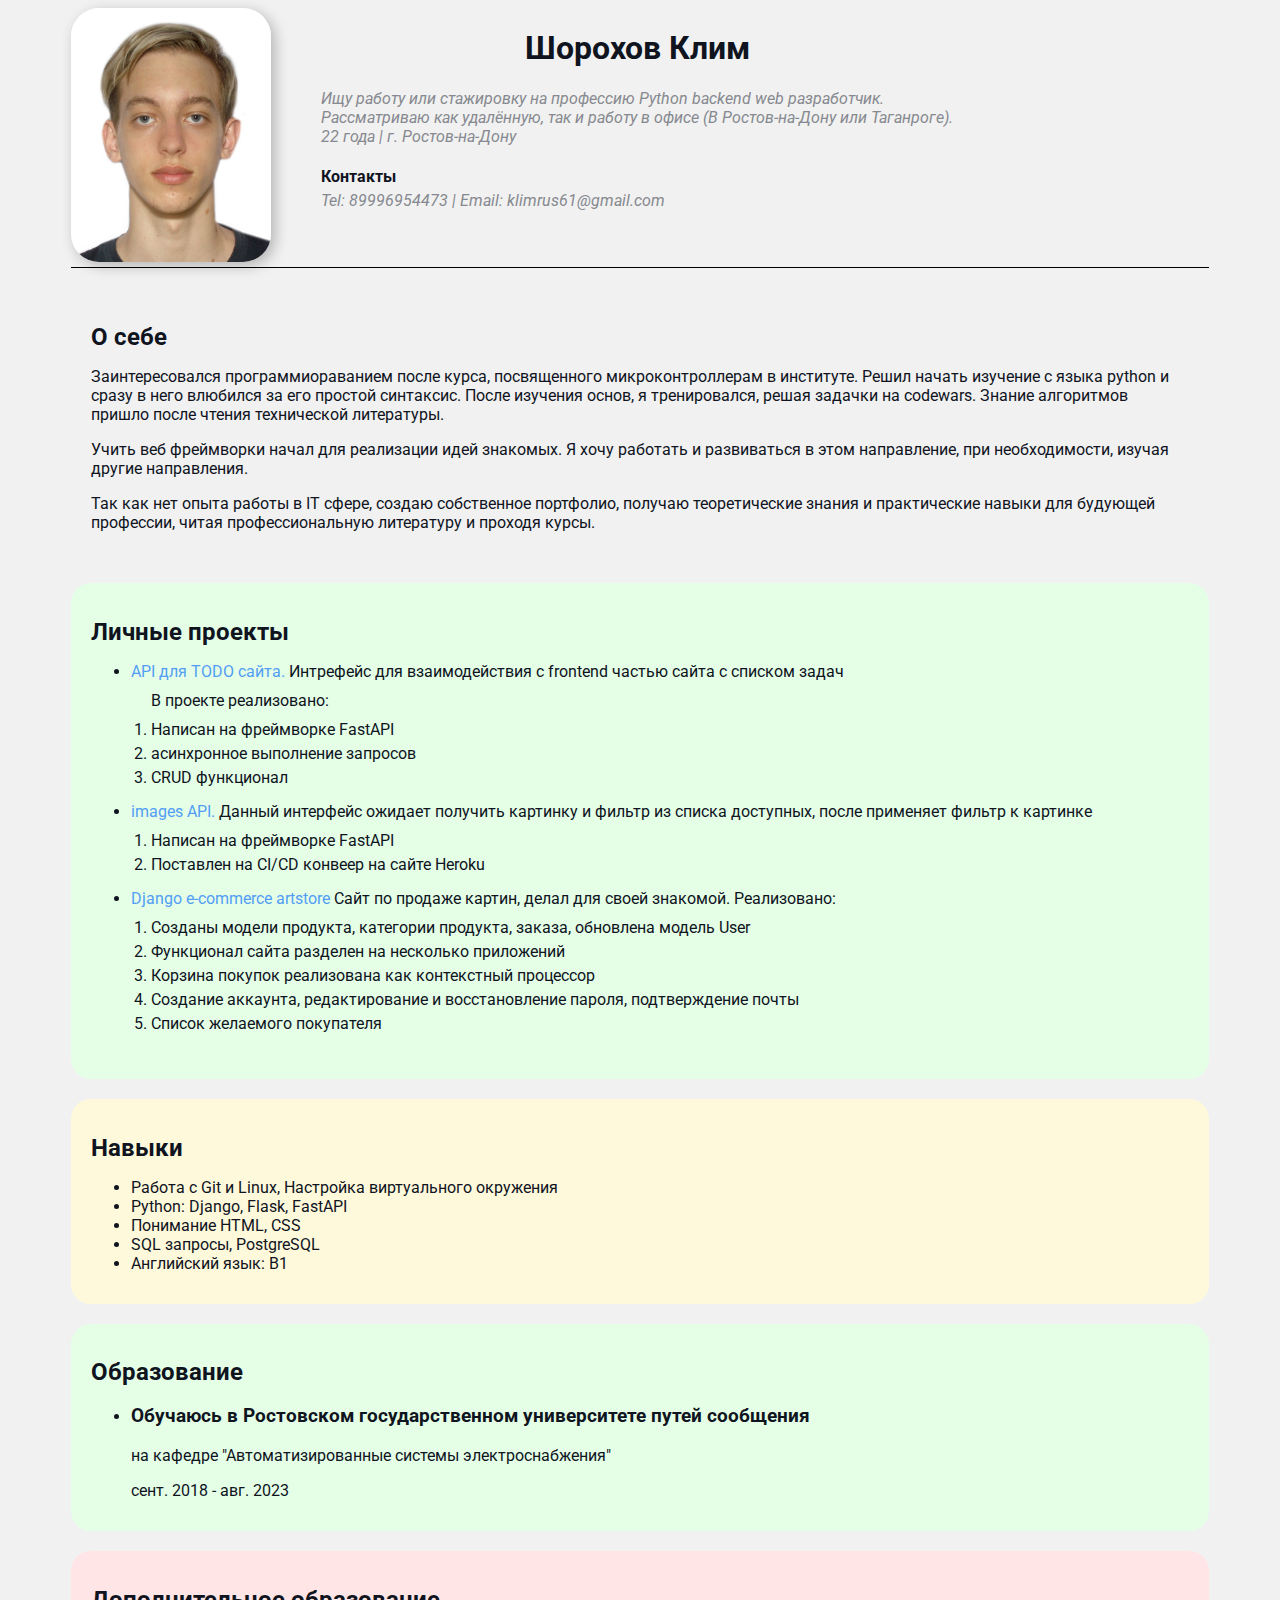
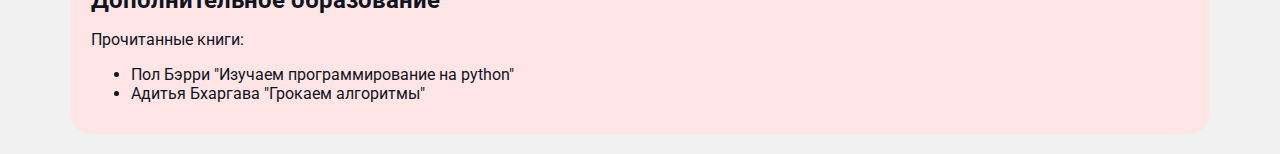
==== index.html @ 710f9e7e "rename index.html" ====
<!DOCTYPE html>
<html>

<head>
  <meta charset="UTF-8">
  <title>Klim resume</title>
  <link rel="stylesheet" href="resume.css" />
</head>

<body>
  <div class="container">
    <div class="info">
      <img alt="Мое фото для резюме"
        src="Kisakws80zg.jpg"
        class="avatar">
      <div class="info-text">
          <h1>Шорохов Клим</h1>
          <p>Ищу работу или стажировку на профессию Python backend web разработчик. </p>
          <p>Рассматриваю как удалённую, так и работу в офисе (В Ростов-на-Дону или Таганроге).</p>
          <p>22 года | г. Ростов-на-Дону</p>

          <h4>Контакты</h4>
          <p>Tel: 89996954473 | <span>Email: klimrus61@gmail.com</span></p>

      </div>
    </div>

    <div class="card">
      <h2>О себе</h2>
      <p>Заинтересовался программиораванием после курса, посвященного микроконтроллерам в институте. Решил начать изучение с языка python и сразу в него влюбился за его простой синтаксис.
         После изучения основ, я тренировался, решая задачки на codewars. Знание алгоритмов пришло после чтения технической литературы.
      </p>
      <p>
        Учить веб фреймворки начал для реализации идей знакомых. Я хочу работать и развиваться в этом направление, при необходимости, изучая другие направления.
      </p>
      <p>
        Так как нет опыта работы в IT сфере, создаю собственное портфолио, получаю теоретические знания и практические навыки для будующей профессии, читая профессиональную литературу и проходя курсы.
      </p>
    </div>

    <div class="card bg-green">
      <h2>Личные проекты</h2>
      <ul>

        <li><a href="https://github.com/klimrus61/todo-api-fastapi" target="_blank">API для TODO сайта.</a> Интрефейс
          для взаимодействия с frontend частью сайта с списком задач
          <ol class="list">
            <p>В проекте реализовано:</p>
            <li>Написан на фреймворке FastAPI</li>
            <li>асинхронное выполнение запросов</li>
            <li>CRUD функционал</li>

          </ol>

        </li>
        <li><a href="https://fastapi-filter-images.herokuapp.com/" target="_blank">images API.</a> Данный интерфейс
          ожидает получить картинку и фильтр из списка доступных, после применяет фильтр к картинке</li>
        <ol class="list">
          <li>Написан на фреймворке FastAPI</li>
          <li>Поставлен на CI/CD конвеер на сайте Heroku</li>
        </ol>
        <li><a href="https://github.com/klimrus61/e-com" target="_blank">Django e-commerce artstore </a><span>Сайт по продаже картин, делал для своей знакомой. Реализовано:</span>
          <ol class="list">
            <li>Созданы модели продукта, категории продукта, заказа, обновлена модель User </li>
            <li>Функционал сайта разделен на несколько приложений</li>
            <li>Корзина покупок реализована как контекстный процессор</li>
            <li>Создание аккаунта, редактирование и восстановление пароля, подтверждение почты</li>
            <li>Список желаемого покупателя</li>
          </ol>
        </li>
      </ul>
    </div>

    <div class="card bg-yellow">
      <h2>Навыки</h2>
      <ul>
        <li>Работа с Git и Linux, Настройка виртуального окружения</li>
        <li>Python: Django, Flask, FastAPI</li>
        <li>Понимание HTML, CSS</li>
        <li>SQL запросы, PostgreSQL</li>
        <li>Английский язык: B1</li>
      </ul>

    </div>

    <div class="card bg-green">
      <h2>Образование</h2>
      <ul>
        <li>
          <h3>Обучаюсь в Ростовском государственном университете путей сообщения</h3>
          <p>на кафедре "Автоматизированные системы электроснабжения"</p>
          <p>сент. 2018 - авг. 2023</p>
        </li>
      </ul>
    </div>

    <div class="card bg-red">
      <h2>Дополнительное образование</h2>
      <div>
        <p>Прочитанные книги:</p>
        <ul>
          <li>Пол Бэрри "Изучаем программирование на python"</li>
          <li>Адитья Бхаргава "Грокаем алгоритмы"</li>
        </ul>
      </div>
    </div>

<!-- 
    <h2>Связаться со мной:</h2>
    <form action="/">
      <label for="name">Ваше имя:</label>
      <input type="text" id="name" placeholder="введите ваше имя...">

      <br>

      <label for="email">Ваш email:</label>
      <input type="text" id="email" placeholder="введите ваше email...">

      <br>

      <label for="text">Ваше сообщение:</label>
      <br>
      <textarea name="" id="text" cols="30" rows="10"></textarea>

      <br>

      <input type="submit" name="" id="" value="Связаться">
    </form>
  </div> -->
</body>

</html>
---- resume.css ----
@import url('https://fonts.googleapis.com/css2?family=Roboto&display=swap');

body {
    background-color: #f1f1f1;
    color: #0f141e;
    font-size: 16px;
    font-family: 'Roboto', sans-serif;
    font-weight: normal;
}

a {
    color: #529EF4;
    text-decoration: none;
}

a:hover {
    text-decoration: underline;
}

a:active{
    color: blue;
}



.avatar {
    width: 200px;
    border-radius: 28px;
    box-shadow: 4px 4px 14px rgba(0,0,0,0.25);
}

.info {
    display: flex;
    margin-bottom: 20px;
    border-bottom: 1px outset black;
    padding-bottom: 5px;
}

.info-text {
    margin-left: 50px;
}

.info-text h4 {
    margin-bottom: 5px;
}

.info-text > h1 {
    text-align: center
}

.info p {
    color: #86898f;
    margin: 0;
    font-style: italic;
    text-decoration: none;
}

.container {
    max-width: 90%;
    margin: auto;
}

.bg-yellow {
    background: #fff9dc;
}

.bg-green {
    background: #e5ffe7;
}

.bg-red {
    background: #ffe5e5;
}

.card {
    padding: 15px 20px;
    margin-bottom: 20px;
    border-radius: 20px;
}

.card h2 {
    margin-bottom: 5px;
}

.list {
     padding: 10px 20px;
}

.list p {
    margin-top: 0;
    margin-bottom: 10px;
}

.list li {
    margin-bottom: 5px;
}

.table {
    width: 100%;
}
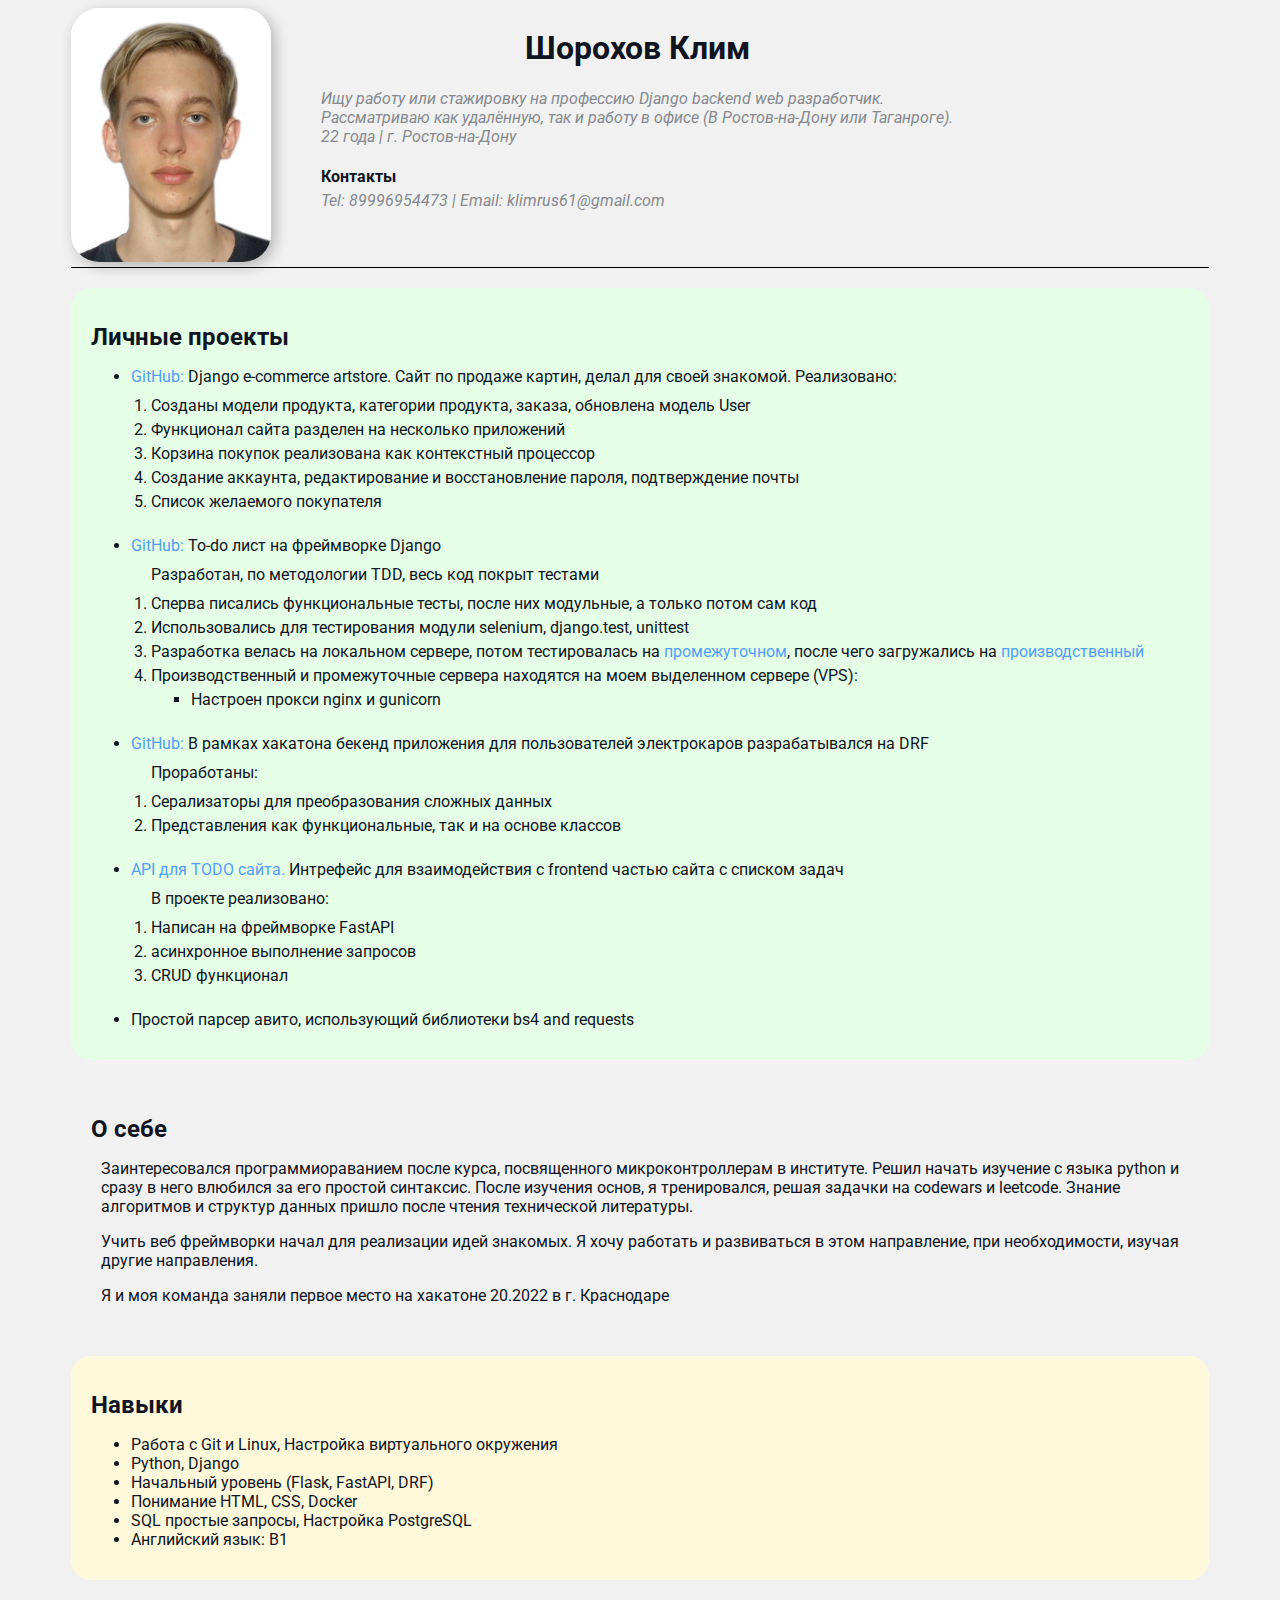
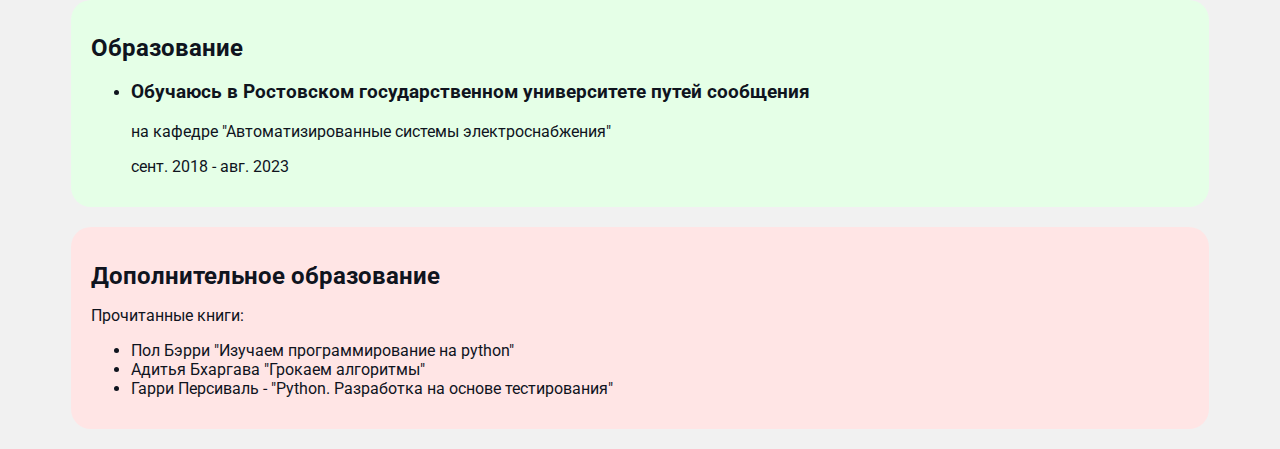
==== commit ae21774e: "25.01.2023 Django Backend developer" ====
--- a/index.html
+++ b/index.html
@@ -4,7 +4,7 @@
 <head>
   <meta charset="UTF-8">
   <title>Klim resume</title>
-  <link rel="stylesheet" href="resume.css" />
+  <link rel="stylesheet" href="styles.css" />
 </head>
 
 <body>
@@ -15,7 +15,7 @@
         class="avatar">
       <div class="info-text">
           <h1>Шорохов Клим</h1>
-          <p>Ищу работу или стажировку на профессию Python backend web разработчик. </p>
+          <p>Ищу работу или стажировку на профессию Django backend web разработчик. </p>
           <p>Рассматриваю как удалённую, так и работу в офисе (В Ростов-на-Дону или Таганроге).</p>
           <p>22 года | г. Ростов-на-Дону</p>
 
@@ -25,41 +25,14 @@
       </div>
     </div>
 
-    <div class="card">
-      <h2>О себе</h2>
-      <p>Заинтересовался программиораванием после курса, посвященного микроконтроллерам в институте. Решил начать изучение с языка python и сразу в него влюбился за его простой синтаксис.
-         После изучения основ, я тренировался, решая задачки на codewars. Знание алгоритмов пришло после чтения технической литературы.
-      </p>
-      <p>
-        Учить веб фреймворки начал для реализации идей знакомых. Я хочу работать и развиваться в этом направление, при необходимости, изучая другие направления.
-      </p>
-      <p>
-        Так как нет опыта работы в IT сфере, создаю собственное портфолио, получаю теоретические знания и практические навыки для будующей профессии, читая профессиональную литературу и проходя курсы.
-      </p>
-    </div>
+
 
     <div class="card bg-green">
       <h2>Личные проекты</h2>
+      
       <ul>
-
-        <li><a href="https://github.com/klimrus61/todo-api-fastapi" target="_blank">API для TODO сайта.</a> Интрефейс
-          для взаимодействия с frontend частью сайта с списком задач
-          <ol class="list">
-            <p>В проекте реализовано:</p>
-            <li>Написан на фреймворке FastAPI</li>
-            <li>асинхронное выполнение запросов</li>
-            <li>CRUD функционал</li>
-
-          </ol>
-
-        </li>
-        <li><a href="https://fastapi-filter-images.herokuapp.com/" target="_blank">images API.</a> Данный интерфейс
-          ожидает получить картинку и фильтр из списка доступных, после применяет фильтр к картинке</li>
-        <ol class="list">
-          <li>Написан на фреймворке FastAPI</li>
-          <li>Поставлен на CI/CD конвеер на сайте Heroku</li>
-        </ol>
-        <li><a href="https://github.com/klimrus61/e-com" target="_blank">Django e-commerce artstore </a><span>Сайт по продаже картин, делал для своей знакомой. Реализовано:</span>
+        <div class="subcard">
+        <li><a href="https://github.com/klimrus61/e-com" target="_blank">GitHub: </a><span>Django e-commerce artstore. Сайт по продаже картин, делал для своей знакомой. Реализовано:</span>
           <ol class="list">
             <li>Созданы модели продукта, категории продукта, заказа, обновлена модель User </li>
             <li>Функционал сайта разделен на несколько приложений</li>
@@ -68,16 +41,70 @@
             <li>Список желаемого покупателя</li>
           </ol>
         </li>
-      </ul>
-    </div>
+        </div>
+        <div class="subcard">
+          <li><a href="https://github.com/klimrus61/lists-TDD-pattern" target="_blank">GitHub: </a><span>To-do лист на фреймворке Django</span>
+          
+            <ol class="list">
+              <p>Разработан, по методологии TDD, весь код покрыт тестами</p>
+              <li>Сперва писались функциональные тесты, после них модульные, а только потом сам код </li>
+              <li>Использовались для тестирования модули selenium, django.test, unittest</li>
+              <li>Разработка велась на локальном сервере, потом тестировалась на <a href="https://superlists-staging.tk/" target="_blank">промежуточном</a>, после чего загружались на <a href="https://superlists.tk/" target="_blank">производственный</a></li>
+              <li>Производственный и промежуточные сервера находятся на моем выделенном сервере (VPS):</li>
+              <ul><li>Настроен прокси nginx и gunicorn</li></ul>
+            </ol>
+          </li>
+        </div>
 
+        <div class="subcard">
+            <li><a href="https://github.com/klimrus61/remote_api_hakaton" target="_blank">GitHub: </a>
+            <span> В рамках хакатона бекенд приложения для пользователей электрокаров разрабатывался на DRF</span>
+            <ol class="list">
+              <p>Проработаны:</p>
+              <li>Серализаторы для преобразования сложных данных</li>
+              <li>Представления как функциональные, так и на основе классов</li>
+            </ol>
+
+          </li>
+        </div>
+        <div class="subcard">
+          <li><a href="https://github.com/klimrus61/todo-api-fastapi" target="_blank">API для TODO сайта.</a> Интрефейс
+            для взаимодействия с frontend частью сайта с списком задач
+            <ol class="list">
+              <p>В проекте реализовано:</p>
+              <li>Написан на фреймворке FastAPI</li>
+              <li>асинхронное выполнение запросов</li>
+              <li>CRUD функционал</li>
+            </ol>
+          </li>
+        </div>
+        <li>Простой парсер авито, использующий библиотеки bs4 and requests</li>
+        </ul>
+      </div>
+
+      <div class="card">
+        <h2>О себе</h2>
+        <div class="about">
+          <p>Заинтересовался программиораванием после курса, посвященного микроконтроллерам в институте. Решил начать изучение с языка python и сразу в него влюбился за его простой синтаксис.
+            После изучения основ, я тренировался, решая задачки на codewars и leetcode. Знание алгоритмов и структур данных пришло после чтения технической литературы.
+         </p>
+         <p>
+           Учить веб фреймворки начал для реализации идей знакомых. Я хочу работать и развиваться в этом направление, при необходимости, изучая другие направления.
+         </p>
+         
+         <p>
+         Я и моя команда заняли первое место на хакатоне 20.2022 в г. Краснодаре  
+         </p>
+        </div>
+      </div>
     <div class="card bg-yellow">
       <h2>Навыки</h2>
       <ul>
         <li>Работа с Git и Linux, Настройка виртуального окружения</li>
-        <li>Python: Django, Flask, FastAPI</li>
-        <li>Понимание HTML, CSS</li>
-        <li>SQL запросы, PostgreSQL</li>
+        <li>Python, Django</li> 
+        <li>Начальный уровень (Flask, FastAPI, DRF)</li>
+        <li>Понимание HTML, CSS, Docker</li>
+        <li>SQL простые запросы, Настройка PostgreSQL</li>
         <li>Английский язык: B1</li>
       </ul>
 
@@ -101,9 +128,11 @@
         <ul>
           <li>Пол Бэрри "Изучаем программирование на python"</li>
           <li>Адитья Бхаргава "Грокаем алгоритмы"</li>
+          <li>Гарри Персиваль - "Python. Разработка на основе тестирования"</li>
         </ul>
       </div>
     </div>
+
 
 <!-- 
     <h2>Связаться со мной:</h2>
--- a/styles.css
+++ b/styles.css
@@ -0,0 +1,109 @@
+@import url('https://fonts.googleapis.com/css2?family=Roboto&display=swap');
+
+body {
+    background-color: #f1f1f1;
+    color: #0f141e;
+    font-size: 16px;
+    font-family: 'Roboto', sans-serif;
+    font-weight: normal;
+}
+
+a {
+    color: #529EF4;
+    text-decoration: none;
+}
+
+a:hover {
+    text-decoration: underline;
+}
+
+a:active{
+    color: blue;
+}
+
+
+
+.avatar {
+    width: 200px;
+    border-radius: 28px;
+    box-shadow: 4px 4px 14px rgba(0,0,0,0.25);
+}
+
+.info {
+    display: flex;
+    margin-bottom: 20px;
+    border-bottom: 1px outset black;
+    padding-bottom: 5px;
+}
+
+.info-text {
+    margin-left: 50px;
+}
+
+.info-text h4 {
+    margin-bottom: 5px;
+}
+
+.info-text > h1 {
+    text-align: center
+}
+
+.info p {
+    color: #86898f;
+    margin: 0;
+    font-style: italic;
+    text-decoration: none;
+}
+
+.container {
+    max-width: 90%;
+    margin: auto;
+}
+
+.bg-yellow {
+    background: #fff9dc;
+}
+
+.bg-green {
+    background: #e5ffe7;
+}
+
+.bg-red {
+    background: #ffe5e5;
+}
+
+.card {
+    padding: 15px 20px;
+    margin-bottom: 20px;
+    border-radius: 20px;
+}
+
+.card h2 {
+    margin-bottom: 5px;
+}
+
+.subcard{
+    margin-top: 10px;
+    margin-bottom: 10px;
+}
+
+.list {
+     padding: 10px 20px;
+}
+
+.list p {
+    margin-top: 0;
+    margin-bottom: 10px;
+}
+
+.list li {
+    margin-bottom: 5px;
+}
+
+.table {
+    width: 100%;
+}
+
+.about p {
+    padding-left: 10px;
+}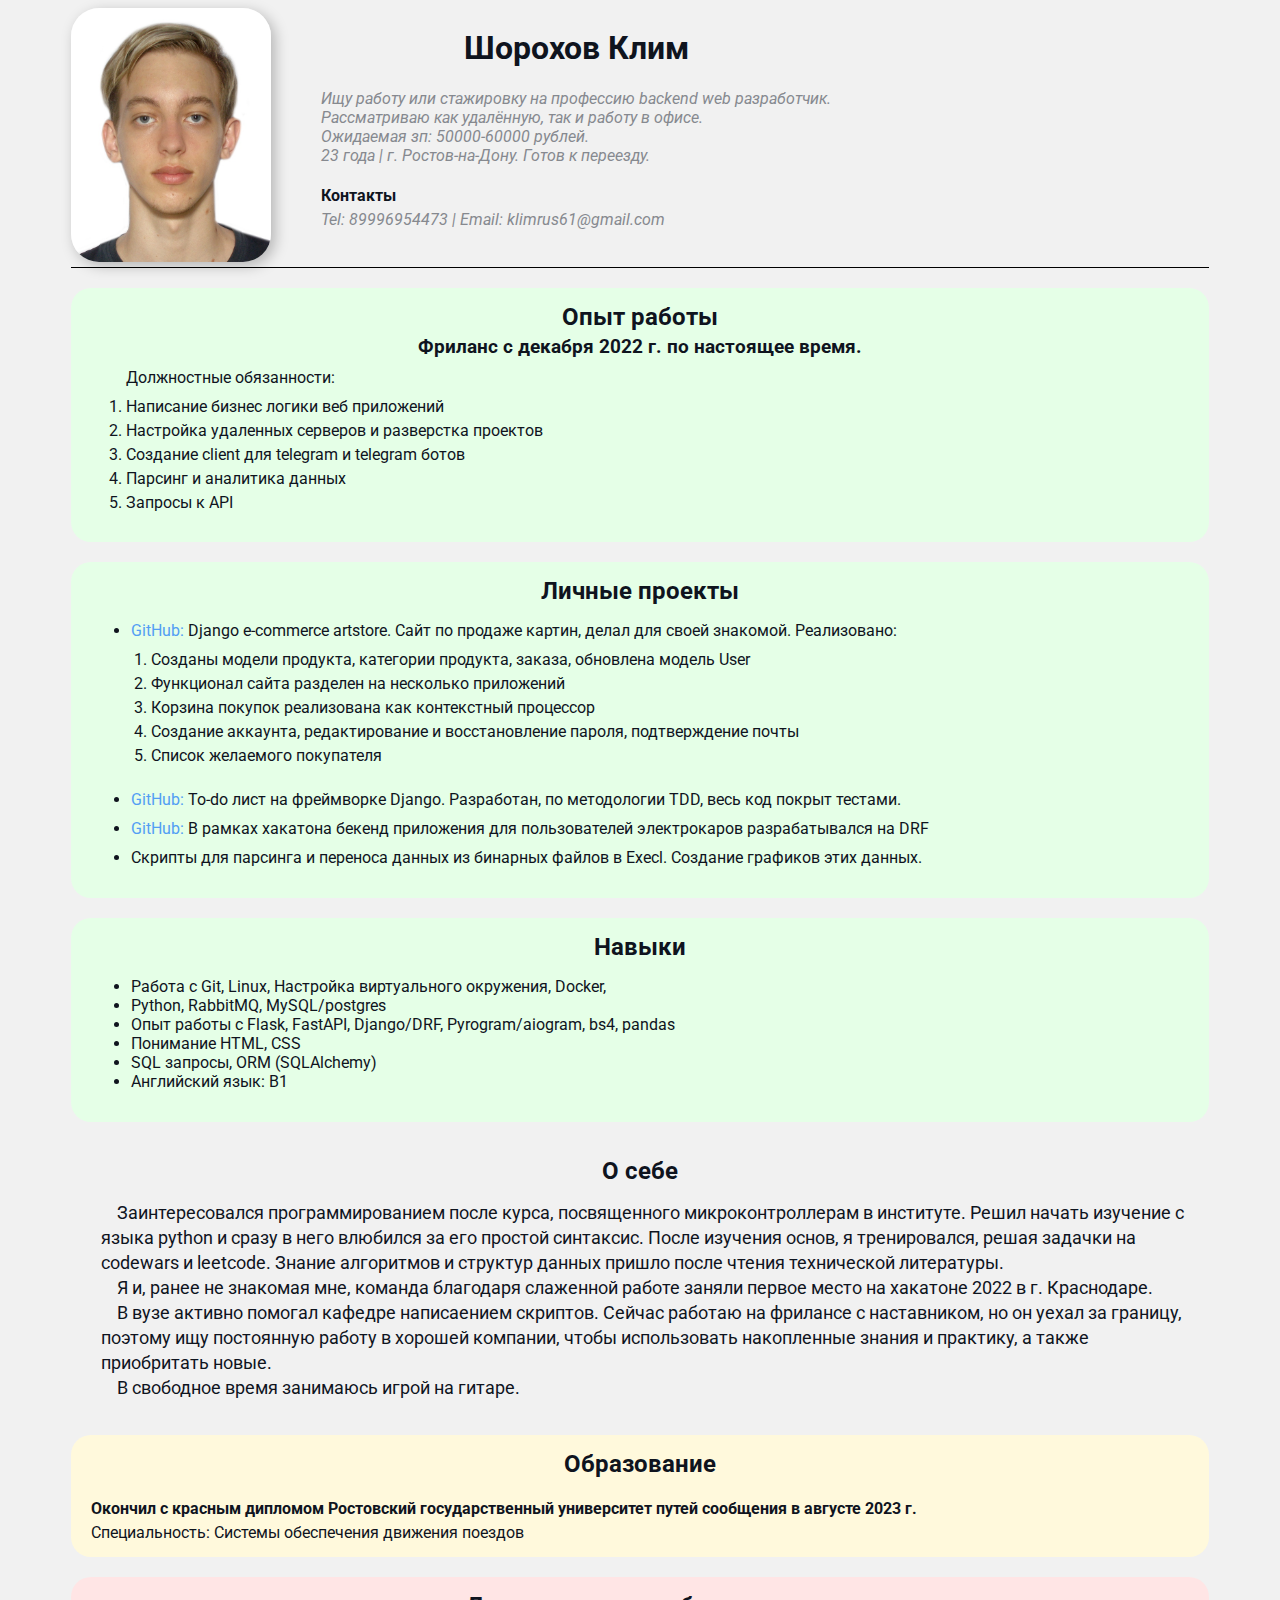
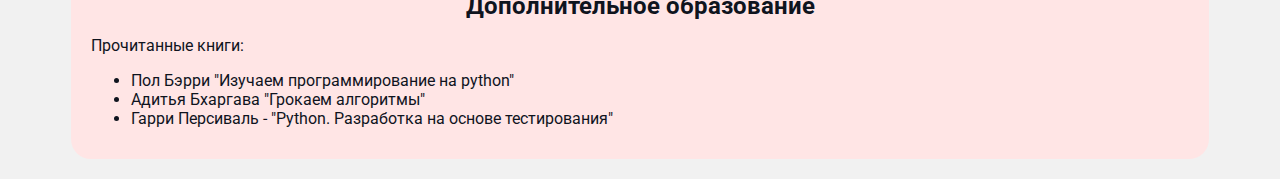
==== commit 61d9becd: "feat: correct for august 2023" ====
--- a/index.html
+++ b/index.html
@@ -15,9 +15,10 @@
         class="avatar">
       <div class="info-text">
           <h1>Шорохов Клим</h1>
-          <p>Ищу работу или стажировку на профессию Django backend web разработчик. </p>
-          <p>Рассматриваю как удалённую, так и работу в офисе (В Ростов-на-Дону или Таганроге).</p>
-          <p>22 года | г. Ростов-на-Дону</p>
+          <p>Ищу работу или стажировку на профессию backend web разработчик. </p>
+          <p>Рассматриваю как удалённую, так и работу в офисе.</p>
+          <p>Ожидаемая зп: 50000-60000 рублей.</p>
+          <p>23 года | г. Ростов-на-Дону. Готов к переезду.</p>
 
           <h4>Контакты</h4>
           <p>Tel: 89996954473 | <span>Email: klimrus61@gmail.com</span></p>
@@ -26,7 +27,20 @@
     </div>
 
 
-
+    <div class="card bg-green work">
+      <h2>Опыт работы</h2>
+      <div><span><h3>Фриланс&nbsp;c декабря 2022 г. по настоящее время.</h3></span></div>
+      
+      <ol class="list">
+        <p>Должностные обязанности:</p>
+        <li>Написание бизнес логики веб приложений</li>
+        <li>Настройка удаленных серверов и разверстка проектов</li>
+        <li>Создание client для telegram и telegram ботов</li>
+        <li>Парсинг и аналитика данных</li>
+        <li>Запросы к API</li>
+      </ol>
+      
+    </div>
     <div class="card bg-green">
       <h2>Личные проекты</h2>
       
@@ -43,82 +57,56 @@
         </li>
         </div>
         <div class="subcard">
-          <li><a href="https://github.com/klimrus61/lists-TDD-pattern" target="_blank">GitHub: </a><span>To-do лист на фреймворке Django</span>
-          
-            <ol class="list">
-              <p>Разработан, по методологии TDD, весь код покрыт тестами</p>
-              <li>Сперва писались функциональные тесты, после них модульные, а только потом сам код </li>
-              <li>Использовались для тестирования модули selenium, django.test, unittest</li>
-              <li>Разработка велась на локальном сервере, потом тестировалась на <a href="https://superlists-staging.tk/" target="_blank">промежуточном</a>, после чего загружались на <a href="https://superlists.tk/" target="_blank">производственный</a></li>
-              <li>Производственный и промежуточные сервера находятся на моем выделенном сервере (VPS):</li>
-              <ul><li>Настроен прокси nginx и gunicorn</li></ul>
-            </ol>
+          <li><a href="https://github.com/klimrus61/lists-TDD-pattern" target="_blank">GitHub: </a>
+            <span>To-do лист на фреймворке Django. Разработан, по методологии TDD, весь код покрыт тестами.</span>
           </li>
         </div>
 
         <div class="subcard">
             <li><a href="https://github.com/klimrus61/remote_api_hakaton" target="_blank">GitHub: </a>
             <span> В рамках хакатона бекенд приложения для пользователей электрокаров разрабатывался на DRF</span>
-            <ol class="list">
-              <p>Проработаны:</p>
-              <li>Серализаторы для преобразования сложных данных</li>
-              <li>Представления как функциональные, так и на основе классов</li>
-            </ol>
-
           </li>
         </div>
-        <div class="subcard">
-          <li><a href="https://github.com/klimrus61/todo-api-fastapi" target="_blank">API для TODO сайта.</a> Интрефейс
-            для взаимодействия с frontend частью сайта с списком задач
-            <ol class="list">
-              <p>В проекте реализовано:</p>
-              <li>Написан на фреймворке FastAPI</li>
-              <li>асинхронное выполнение запросов</li>
-              <li>CRUD функционал</li>
-            </ol>
-          </li>
-        </div>
-        <li>Простой парсер авито, использующий библиотеки bs4 and requests</li>
+        <li>Скрипты для парсинга и переноса данных из бинарных файлов в Execl. Создание графиков этих данных.</li>
         </ul>
       </div>
-
-      <div class="card">
+      <div class="card bg-green">
+        <h2>Навыки</h2>
+        <ul>
+          <li>Работа с Git, Linux, Настройка виртуального окружения, Docker,</li>
+          <li>Python, RabbitMQ, MySQL/postgres</li> 
+          <li>Опыт работы с Flask, FastAPI, Django/DRF, Pyrogram/aiogram, bs4, pandas</li>
+          <li>Понимание HTML, CSS</li>
+          <li>SQL запросы, ORM (SQLAlchemy)</li>
+          <li>Английский язык: B1</li>
+        </ul>
+  
+      </div>
+      <div class="card about">
         <h2>О себе</h2>
         <div class="about">
-          <p>Заинтересовался программиораванием после курса, посвященного микроконтроллерам в институте. Решил начать изучение с языка python и сразу в него влюбился за его простой синтаксис.
+          <p>&nbsp;&nbsp;&nbsp;&nbsp;Заинтересовался программированием  после курса, посвященного микроконтроллерам в институте. Решил начать изучение с языка python и сразу в него влюбился за его простой синтаксис.
             После изучения основ, я тренировался, решая задачки на codewars и leetcode. Знание алгоритмов и структур данных пришло после чтения технической литературы.
          </p>
          <p>
-           Учить веб фреймворки начал для реализации идей знакомых. Я хочу работать и развиваться в этом направление, при необходимости, изучая другие направления.
+          &nbsp;&nbsp;&nbsp;&nbsp;Я и, ранее не знакомая мне, команда благодаря слаженной работе заняли первое место на хакатоне 2022 в г. Краснодаре. 
          </p>
+         <p>
+          &nbsp;&nbsp;&nbsp;&nbsp;В вузе активно помогал кафедре написаением скриптов. Сейчас работаю на фрилансе с наставником, но он уехал за границу,
+          поэтому ищу постоянную работу в хорошей компании, чтобы использовать накопленные знания и практику,
+          а также приобритать новые.
+         </p>
+         <p>&nbsp;&nbsp;&nbsp;&nbsp;В свободное время занимаюсь игрой на гитаре.</p>
          
-         <p>
-         Я и моя команда заняли первое место на хакатоне 20.2022 в г. Краснодаре  
-         </p>
         </div>
       </div>
-    <div class="card bg-yellow">
-      <h2>Навыки</h2>
-      <ul>
-        <li>Работа с Git и Linux, Настройка виртуального окружения</li>
-        <li>Python, Django</li> 
-        <li>Начальный уровень (Flask, FastAPI, DRF)</li>
-        <li>Понимание HTML, CSS, Docker</li>
-        <li>SQL простые запросы, Настройка PostgreSQL</li>
-        <li>Английский язык: B1</li>
-      </ul>
+    
 
-    </div>
+    <div class="card bg-yellow education">
+      <h2>Образование</h2>
+          <h4>Окончил с красным дипломом Ростовский государственный университет путей сообщения в августе 2023 г.</h4>
+          <p>Специальность: Системы обеспечения движения поездов</p>
 
-    <div class="card bg-green">
-      <h2>Образование</h2>
-      <ul>
-        <li>
-          <h3>Обучаюсь в Ростовском государственном университете путей сообщения</h3>
-          <p>на кафедре "Автоматизированные системы электроснабжения"</p>
-          <p>сент. 2018 - авг. 2023</p>
-        </li>
-      </ul>
     </div>
 
     <div class="card bg-red">
--- a/styles.css
+++ b/styles.css
@@ -80,6 +80,8 @@
 
 .card h2 {
     margin-bottom: 5px;
+    margin-top: 0px;
+    text-align: center;
 }
 
 .subcard{
@@ -106,4 +108,32 @@
 
 .about p {
     padding-left: 10px;
+    margin: 0px;
+    font-size: 18px;
+    line-height: 25px;
+}
+
+.about h2 {
+    margin-bottom: 15px;
+}
+
+.education p {
+    margin: 0px;
+}
+.education h4 {
+    margin-bottom: 5px;
+}
+
+.work h3{
+    text-align: center;
+    margin: 0px;
+}
+
+.work .list {
+    padding-left: 5px;
+    margin-left: 30px
+}
+
+.work ol {
+    margin: 0px;
 }